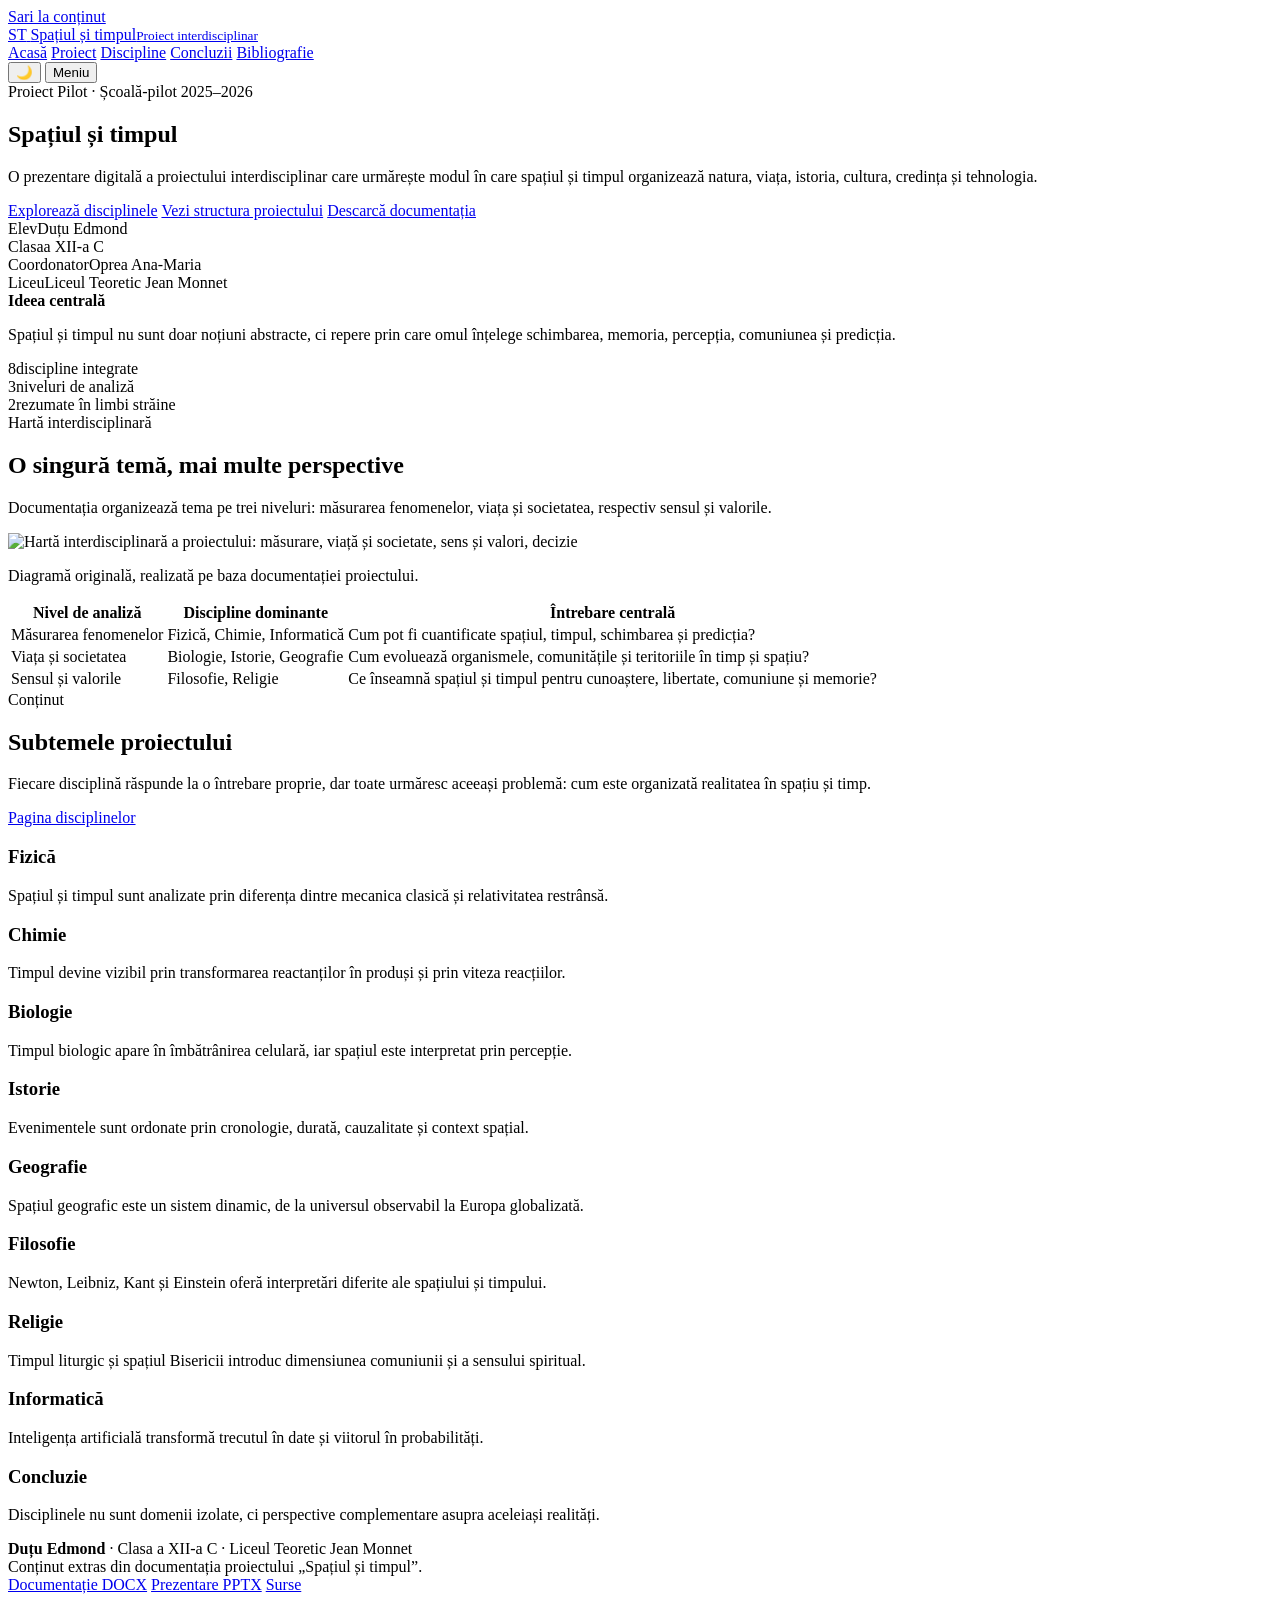
==== index.html @ d62ba030 "Add files via upload" ====
<!doctype html>
<html lang="ro">
<head>
  <meta charset="utf-8">
  <meta name="viewport" content="width=device-width, initial-scale=1">
  <title>Spațiul și timpul | Proiect interdisciplinar</title>
  <meta name="description" content="Website pentru proiectul interdisciplinar Spațiul și timpul, elev Duțu Edmond.">
  <link rel="icon" href="assets/favicon.svg" type="image/svg+xml">
  <link rel="stylesheet" href="assets/style.css">
</head>
<body class="">
  <a class="skip-link" href="#continut">Sari la conținut</a>
  <div class="progress" data-progress aria-hidden="true"></div>
  <header class="site-header">
  <div class="header-inner">
    <a class="logo" href="index.html" aria-label="Pagina principală">
      <span class="logo-mark">ST</span>
      <span>Spațiul și timpul<small>Proiect interdisciplinar</small></span>
    </a>
    <div class="nav-controls">
      <nav id="nav" class="main-nav" data-nav aria-label="Navigație principală">
        <a href="index.html">Acasă</a>
        <a href="proiect.html">Proiect</a>
        <a href="discipline.html">Discipline</a>
        <a href="concluzii.html">Concluzii</a>
        <a href="bibliografie.html">Bibliografie</a>
      </nav>
      <button class="icon-button" type="button" data-theme-toggle aria-label="Comută tema">🌙</button>
      <button class="menu-button" type="button" data-menu-button aria-expanded="false" aria-controls="nav">Meniu</button>
    </div>
  </div>
</header>
  <main id="continut">
    <section class="hero">
  <div class="hero-grid">
    <div>
      <span class="eyebrow">Proiect Pilot · Școală-pilot 2025–2026</span>
      <h1>Spațiul și timpul</h1>
      <p class="lead">O prezentare digitală a proiectului interdisciplinar care urmărește modul în care spațiul și timpul organizează natura, viața, istoria, cultura, credința și tehnologia.</p>
      <div class="hero-actions">
        <a class="button" href="discipline.html">Explorează disciplinele</a>
        <a class="button secondary" href="proiect.html">Vezi structura proiectului</a>
        <a class="button ghost" href="resurse/Proiect_Spatiul_si_Timpul_Dutu_Edmond.docx">Descarcă documentația</a>
      </div>
      <div class="meta-grid" aria-label="Date proiect">
        <div class="meta-item"><span class="meta-label">Elev</span><span class="meta-value">Duțu Edmond</span></div>
        <div class="meta-item"><span class="meta-label">Clasa</span><span class="meta-value">a XII-a C</span></div>
        <div class="meta-item"><span class="meta-label">Coordonator</span><span class="meta-value">Oprea Ana-Maria</span></div>
        <div class="meta-item"><span class="meta-label">Liceu</span><span class="meta-value">Liceul Teoretic Jean Monnet</span></div>
      </div>
    </div>
    <div class="visual-panel" aria-label="Vizualizare decorativă spațiu-timp">
      <div class="orbit"></div>
      <div class="orbit second"></div>
      <span class="dot"></span>
      <div class="visual-content">
        <div class="visual-card">
          <strong>Ideea centrală</strong>
          <p>Spațiul și timpul nu sunt doar noțiuni abstracte, ci repere prin care omul înțelege schimbarea, memoria, percepția, comuniunea și predicția.</p>
        </div>
      </div>
    </div>
  </div>
</section>

<section class="container compact">
  <div class="grid">
    <div class="stat-card card span-4"><span class="stat-number">8</span><span class="stat-label">discipline integrate</span></div>
    <div class="stat-card card span-4"><span class="stat-number">3</span><span class="stat-label">niveluri de analiză</span></div>
    <div class="stat-card card span-4"><span class="stat-number">2</span><span class="stat-label">rezumate în limbi străine</span></div>
  </div>
</section>

<section class="container">
  <div class="section-head">
    <div>
      <span class="eyebrow">Hartă interdisciplinară</span>
      <h2>O singură temă, mai multe perspective</h2>
      <p>Documentația organizează tema pe trei niveluri: măsurarea fenomenelor, viața și societatea, respectiv sensul și valorile.</p>
    </div>
  </div>
  <div class="diagram-card">
    <img src="assets/diagrama-proiect.svg" alt="Hartă interdisciplinară a proiectului: măsurare, viață și societate, sens și valori, decizie">
    <p class="diagram-caption">Diagramă originală, realizată pe baza documentației proiectului.</p>
  </div>
  <div class="table-wrap" aria-label="Organizarea interdisciplinară a temei">
    <table>
      <thead><tr><th>Nivel de analiză</th><th>Discipline dominante</th><th>Întrebare centrală</th></tr></thead>
      <tbody>
        <tr><td>Măsurarea fenomenelor</td><td>Fizică, Chimie, Informatică</td><td>Cum pot fi cuantificate spațiul, timpul, schimbarea și predicția?</td></tr>
        <tr><td>Viața și societatea</td><td>Biologie, Istorie, Geografie</td><td>Cum evoluează organismele, comunitățile și teritoriile în timp și spațiu?</td></tr>
        <tr><td>Sensul și valorile</td><td>Filosofie, Religie</td><td>Ce înseamnă spațiul și timpul pentru cunoaștere, libertate, comuniune și memorie?</td></tr>
      </tbody>
    </table>
  </div>
</section>

<section class="container">
  <div class="section-head">
    <div>
      <span class="eyebrow">Conținut</span>
      <h2>Subtemele proiectului</h2>
      <p>Fiecare disciplină răspunde la o întrebare proprie, dar toate urmăresc aceeași problemă: cum este organizată realitatea în spațiu și timp.</p>
    </div>
    <a class="button secondary" href="discipline.html">Pagina disciplinelor</a>
  </div>
  <div class="grid">
    <article class="card span-4"><h3>Fizică</h3><p>Spațiul și timpul sunt analizate prin diferența dintre mecanica clasică și relativitatea restrânsă.</p></article>
    <article class="card span-4"><h3>Chimie</h3><p>Timpul devine vizibil prin transformarea reactanților în produși și prin viteza reacțiilor.</p></article>
    <article class="card span-4"><h3>Biologie</h3><p>Timpul biologic apare în îmbătrânirea celulară, iar spațiul este interpretat prin percepție.</p></article>
    <article class="card span-4"><h3>Istorie</h3><p>Evenimentele sunt ordonate prin cronologie, durată, cauzalitate și context spațial.</p></article>
    <article class="card span-4"><h3>Geografie</h3><p>Spațiul geografic este un sistem dinamic, de la universul observabil la Europa globalizată.</p></article>
    <article class="card span-4"><h3>Filosofie</h3><p>Newton, Leibniz, Kant și Einstein oferă interpretări diferite ale spațiului și timpului.</p></article>
    <article class="card span-4"><h3>Religie</h3><p>Timpul liturgic și spațiul Bisericii introduc dimensiunea comuniunii și a sensului spiritual.</p></article>
    <article class="card span-4"><h3>Informatică</h3><p>Inteligența artificială transformă trecutul în date și viitorul în probabilități.</p></article>
    <article class="card span-4 soft"><h3>Concluzie</h3><p>Disciplinele nu sunt domenii izolate, ci perspective complementare asupra aceleiași realități.</p></article>
  </div>
</section>
  </main>
  <footer class="footer">
  <div class="footer-inner">
    <div>
      <strong>Duțu Edmond</strong> · Clasa a XII-a C · Liceul Teoretic Jean Monnet<br>
      <span>Conținut extras din documentația proiectului „Spațiul și timpul”.</span>
    </div>
    <div class="footer-links">
      <a href="resurse/Proiect_Spatiul_si_Timpul_Dutu_Edmond.docx">Documentație DOCX</a>
      <a href="resurse/Prezentare_Spatiul_si_Timpul_Dutu_Edmond.pptx">Prezentare PPTX</a>
      <a href="bibliografie.html">Surse</a>
    </div>
  </div>
</footer>
  <script src="assets/script.js"></script>
</body>
</html>
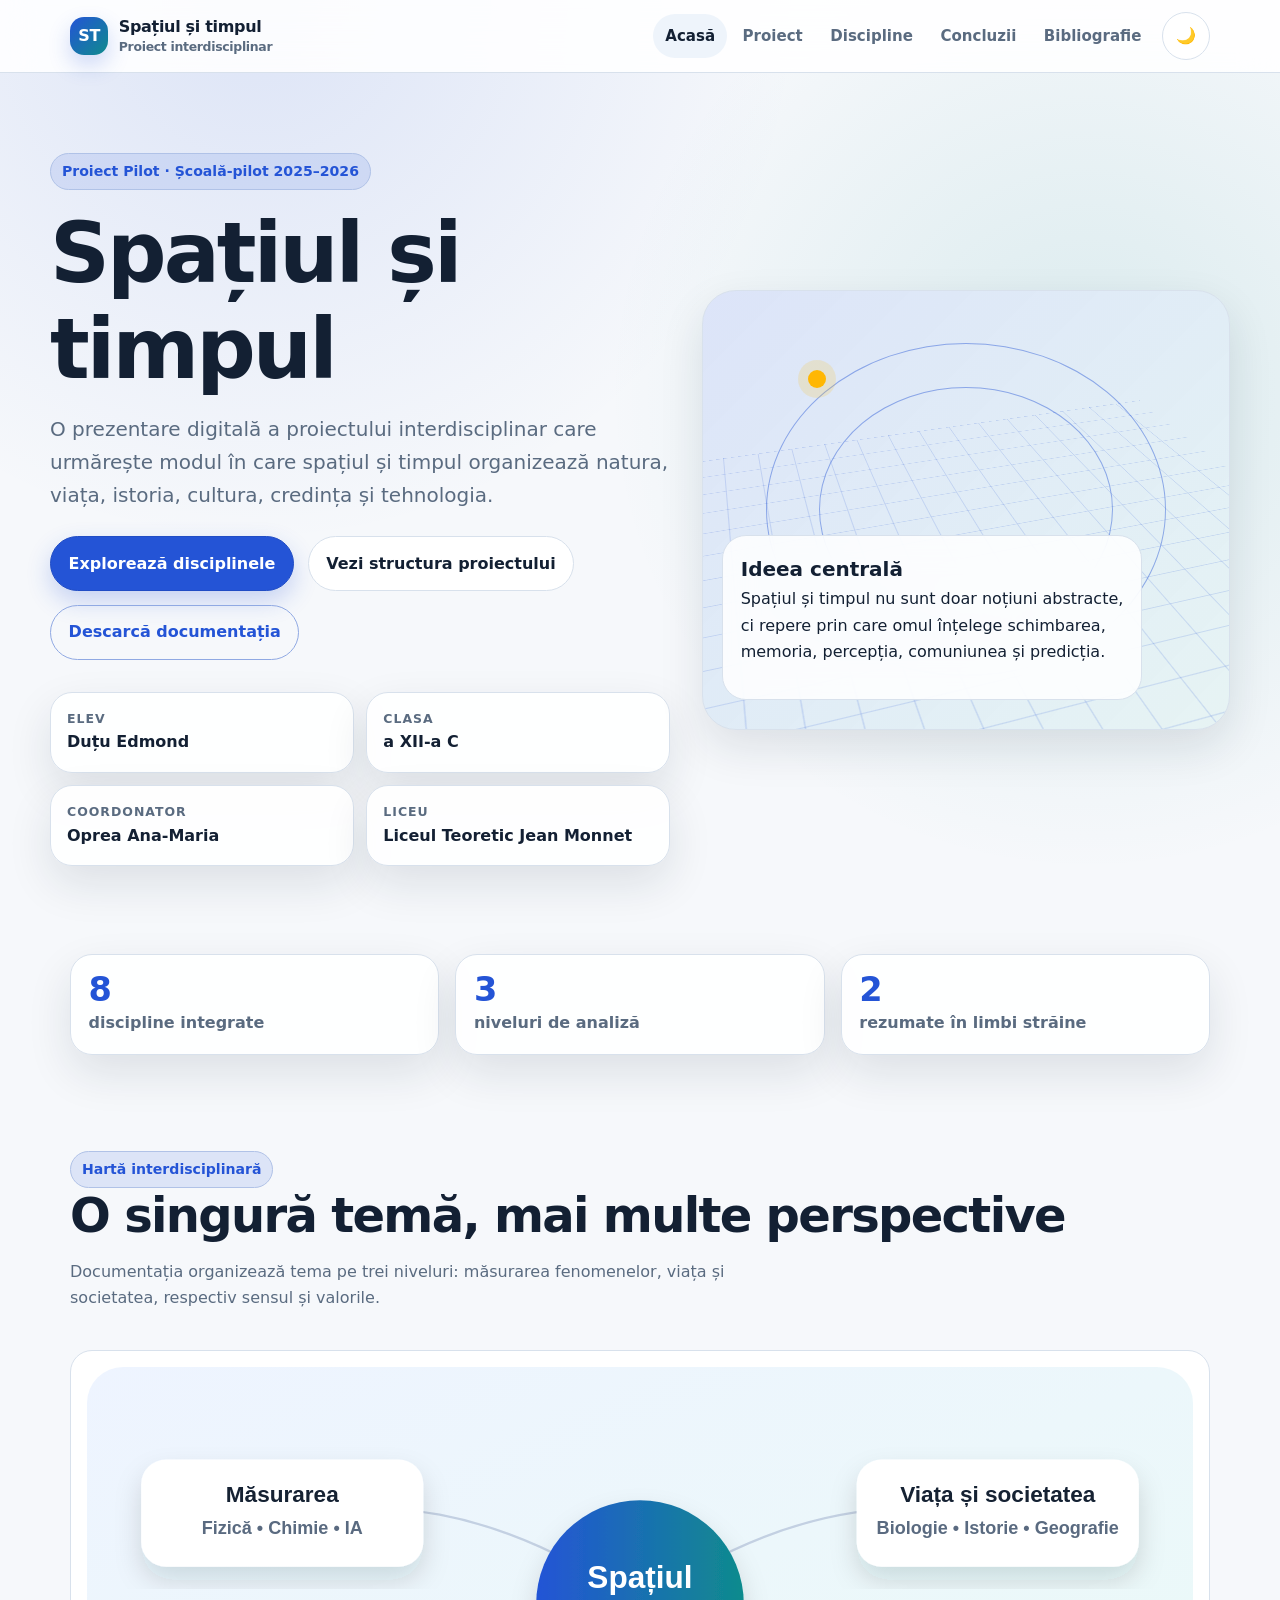
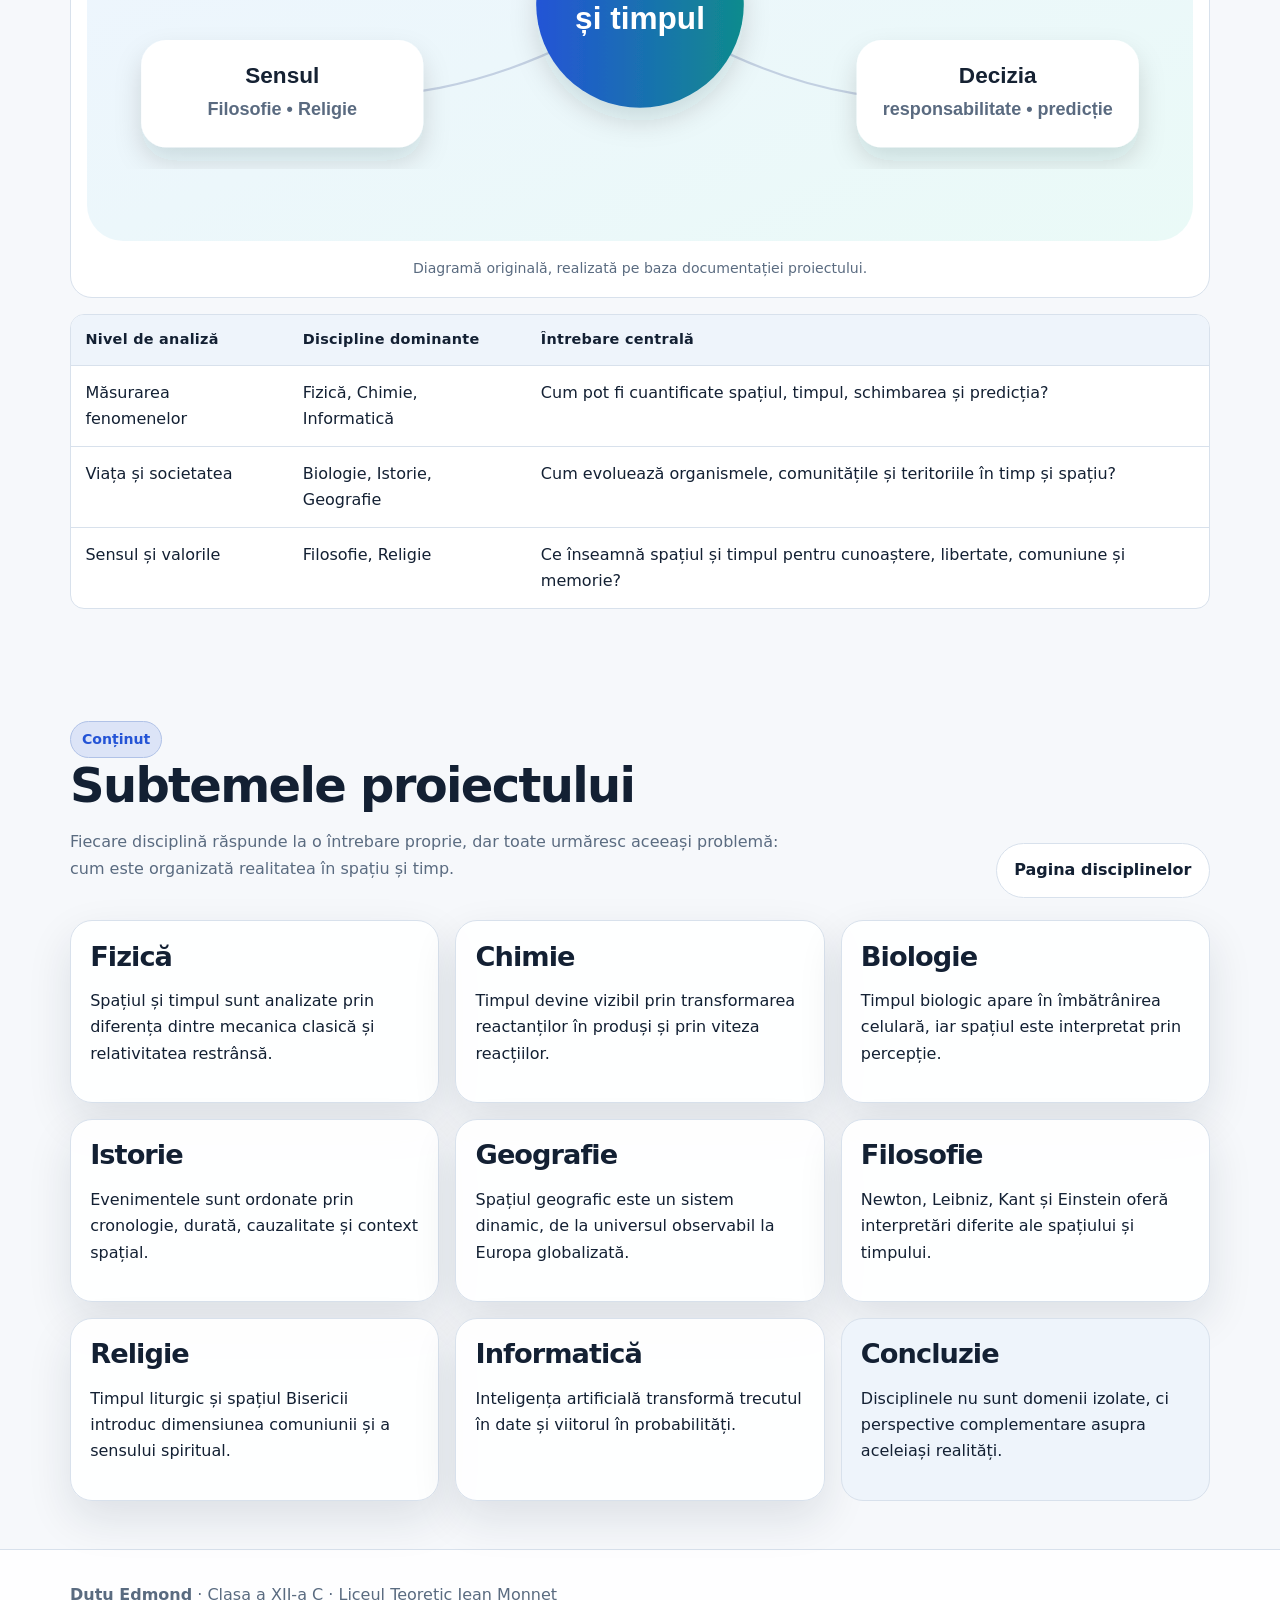
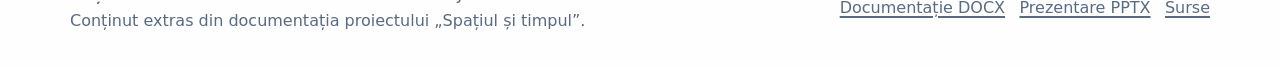
==== commit 4ae93a75: "Add files via upload" ====
--- a/index.html
+++ b/index.html
@@ -5,8 +5,8 @@
   <meta name="viewport" content="width=device-width, initial-scale=1">
   <title>Spațiul și timpul | Proiect interdisciplinar</title>
   <meta name="description" content="Website pentru proiectul interdisciplinar Spațiul și timpul, elev Duțu Edmond.">
-  <link rel="icon" href="assets/favicon.svg" type="image/svg+xml">
-  <link rel="stylesheet" href="assets/style.css">
+  <link rel="icon" href="favicon.svg" type="image/svg+xml">
+  <link rel="stylesheet" href="style.css">
 </head>
 <body class="">
   <a class="skip-link" href="#continut">Sari la conținut</a>
@@ -40,7 +40,7 @@
       <div class="hero-actions">
         <a class="button" href="discipline.html">Explorează disciplinele</a>
         <a class="button secondary" href="proiect.html">Vezi structura proiectului</a>
-        <a class="button ghost" href="resurse/Proiect_Spatiul_si_Timpul_Dutu_Edmond.docx">Descarcă documentația</a>
+        <a class="button ghost" href="Proiect_Spatiul_si_Timpul_Dutu_Edmond.docx">Descarcă documentația</a>
       </div>
       <div class="meta-grid" aria-label="Date proiect">
         <div class="meta-item"><span class="meta-label">Elev</span><span class="meta-value">Duțu Edmond</span></div>
@@ -80,7 +80,7 @@
     </div>
   </div>
   <div class="diagram-card">
-    <img src="assets/diagrama-proiect.svg" alt="Hartă interdisciplinară a proiectului: măsurare, viață și societate, sens și valori, decizie">
+    <img src="diagrama-proiect.svg" alt="Hartă interdisciplinară a proiectului: măsurare, viață și societate, sens și valori, decizie">
     <p class="diagram-caption">Diagramă originală, realizată pe baza documentației proiectului.</p>
   </div>
   <div class="table-wrap" aria-label="Organizarea interdisciplinară a temei">
@@ -124,12 +124,12 @@
       <span>Conținut extras din documentația proiectului „Spațiul și timpul”.</span>
     </div>
     <div class="footer-links">
-      <a href="resurse/Proiect_Spatiul_si_Timpul_Dutu_Edmond.docx">Documentație DOCX</a>
-      <a href="resurse/Prezentare_Spatiul_si_Timpul_Dutu_Edmond.pptx">Prezentare PPTX</a>
+      <a href="Proiect_Spatiul_si_Timpul_Dutu_Edmond.docx">Documentație DOCX</a>
+      <a href="Prezentare_Spatiul_si_Timpul_Dutu_Edmond.pptx">Prezentare PPTX</a>
       <a href="bibliografie.html">Surse</a>
     </div>
   </div>
 </footer>
-  <script src="assets/script.js"></script>
+  <script src="script.js"></script>
 </body>
 </html>
--- a/style.css
+++ b/style.css
@@ -0,0 +1,664 @@
+/* Website pentru proiectul interdisciplinar „Spațiul și timpul”
+   Conținut: extras din documentația proiectului Duțu Edmond.
+   Design: static, responsive, fără biblioteci externe. */
+
+:root {
+  color-scheme: light;
+  --bg: #f6f8fb;
+  --surface: #ffffff;
+  --surface-soft: #eef4fb;
+  --text: #132033;
+  --muted: #5a6b80;
+  --line: #d8e1ec;
+  --brand: #2454d6;
+  --brand-2: #0f8b8d;
+  --brand-3: #663399;
+  --accent: #ffb703;
+  --danger: #b03060;
+  --shadow: 0 18px 45px rgba(19, 32, 51, 0.11);
+  --radius: 22px;
+  --radius-small: 14px;
+  --max: 1180px;
+}
+
+:root.dark {
+  color-scheme: dark;
+  --bg: #0b1020;
+  --surface: #121a2c;
+  --surface-soft: #18243a;
+  --text: #eef4ff;
+  --muted: #adbad0;
+  --line: #28364f;
+  --brand: #8ab4ff;
+  --brand-2: #5bd1d7;
+  --brand-3: #c4a7ff;
+  --accent: #ffd166;
+  --danger: #ff8fab;
+  --shadow: 0 18px 45px rgba(0, 0, 0, 0.35);
+}
+
+* { box-sizing: border-box; }
+html { scroll-behavior: smooth; }
+body {
+  margin: 0;
+  background:
+    radial-gradient(circle at 20% 0%, rgba(36, 84, 214, 0.12), transparent 34rem),
+    radial-gradient(circle at 85% 12%, rgba(15, 139, 141, 0.12), transparent 30rem),
+    var(--bg);
+  color: var(--text);
+  font-family: Inter, ui-sans-serif, system-ui, -apple-system, BlinkMacSystemFont, "Segoe UI", sans-serif;
+  line-height: 1.65;
+}
+
+img, svg { max-width: 100%; }
+a { color: var(--brand); text-decoration-thickness: 0.1em; text-underline-offset: 0.18em; }
+a:hover { text-decoration-thickness: 0.16em; }
+.skip-link {
+  position: absolute;
+  left: 1rem;
+  top: -100px;
+  background: var(--surface);
+  color: var(--text);
+  padding: 0.75rem 1rem;
+  border: 2px solid var(--brand);
+  border-radius: 999px;
+  z-index: 999;
+}
+.skip-link:focus { top: 1rem; }
+
+.progress {
+  position: fixed;
+  inset: 0 auto auto 0;
+  height: 4px;
+  width: 0;
+  z-index: 1000;
+  background: linear-gradient(90deg, var(--brand), var(--brand-2), var(--accent));
+}
+
+.site-header {
+  position: sticky;
+  top: 0;
+  z-index: 900;
+  border-bottom: 1px solid var(--line);
+  background: color-mix(in srgb, var(--surface) 88%, transparent);
+  backdrop-filter: blur(18px);
+}
+.header-inner {
+  max-width: var(--max);
+  margin: 0 auto;
+  padding: 0.75rem 1.25rem;
+  display: flex;
+  align-items: center;
+  justify-content: space-between;
+  gap: 1rem;
+}
+.logo {
+  display: inline-flex;
+  align-items: center;
+  gap: 0.65rem;
+  color: var(--text);
+  text-decoration: none;
+  font-weight: 800;
+  letter-spacing: -0.02em;
+}
+.logo-mark {
+  width: 2.4rem;
+  height: 2.4rem;
+  display: grid;
+  place-items: center;
+  border-radius: 14px;
+  background: linear-gradient(135deg, var(--brand), var(--brand-2));
+  color: white;
+  box-shadow: 0 10px 22px rgba(36, 84, 214, 0.22);
+}
+.logo small {
+  display: block;
+  color: var(--muted);
+  font-weight: 600;
+  font-size: 0.78rem;
+  margin-top: -0.2rem;
+}
+.nav-controls {
+  display: flex;
+  align-items: center;
+  gap: 0.55rem;
+}
+.main-nav {
+  display: flex;
+  align-items: center;
+  gap: 0.2rem;
+}
+.main-nav a {
+  color: var(--muted);
+  text-decoration: none;
+  padding: 0.62rem 0.76rem;
+  border-radius: 999px;
+  font-weight: 700;
+  font-size: 0.94rem;
+}
+.main-nav a:hover,
+.main-nav a.active {
+  color: var(--text);
+  background: var(--surface-soft);
+}
+.icon-button,
+.menu-button {
+  border: 1px solid var(--line);
+  background: var(--surface);
+  color: var(--text);
+  border-radius: 999px;
+  padding: 0.62rem 0.8rem;
+  font: inherit;
+  font-weight: 800;
+  cursor: pointer;
+}
+.menu-button { display: none; }
+
+.container {
+  max-width: var(--max);
+  margin: 0 auto;
+  padding: 3rem 1.25rem;
+}
+.container.compact { padding-top: 2rem; }
+.hero {
+  padding: 5rem 1.25rem 3.5rem;
+}
+.hero-grid {
+  max-width: var(--max);
+  margin: 0 auto;
+  display: grid;
+  grid-template-columns: minmax(0, 1.08fr) minmax(280px, 0.92fr);
+  gap: 2rem;
+  align-items: center;
+}
+.eyebrow {
+  display: inline-flex;
+  align-items: center;
+  gap: 0.45rem;
+  color: var(--brand);
+  background: color-mix(in srgb, var(--brand) 12%, transparent);
+  border: 1px solid color-mix(in srgb, var(--brand) 22%, var(--line));
+  padding: 0.36rem 0.68rem;
+  border-radius: 999px;
+  font-weight: 800;
+  font-size: 0.88rem;
+}
+h1, h2, h3, h4 {
+  line-height: 1.15;
+  letter-spacing: -0.035em;
+  margin: 0 0 1rem;
+}
+h1 {
+  font-size: clamp(2.35rem, 7vw, 5.2rem);
+  margin-top: 1rem;
+  max-width: 10ch;
+}
+.page-title {
+  font-size: clamp(2.2rem, 5vw, 4.1rem);
+  max-width: 16ch;
+}
+h2 { font-size: clamp(1.8rem, 4vw, 3rem); }
+h3 { font-size: clamp(1.25rem, 2.4vw, 1.7rem); }
+p { margin: 0 0 1rem; }
+.lead {
+  font-size: clamp(1.08rem, 2vw, 1.25rem);
+  color: var(--muted);
+  max-width: 70ch;
+}
+.hero-actions {
+  display: flex;
+  flex-wrap: wrap;
+  gap: 0.85rem;
+  margin-top: 1.5rem;
+}
+.button {
+  display: inline-flex;
+  align-items: center;
+  justify-content: center;
+  gap: 0.45rem;
+  border-radius: 999px;
+  padding: 0.83rem 1.1rem;
+  min-height: 44px;
+  background: var(--brand);
+  color: white;
+  border: 1px solid color-mix(in srgb, var(--brand) 92%, black);
+  text-decoration: none;
+  font-weight: 800;
+  box-shadow: 0 10px 25px rgba(36, 84, 214, 0.23);
+}
+.button.secondary {
+  background: var(--surface);
+  color: var(--text);
+  border-color: var(--line);
+  box-shadow: none;
+}
+.button.ghost {
+  background: transparent;
+  color: var(--brand);
+  border-color: color-mix(in srgb, var(--brand) 40%, var(--line));
+  box-shadow: none;
+}
+.meta-grid {
+  display: grid;
+  grid-template-columns: repeat(2, minmax(0, 1fr));
+  gap: 0.8rem;
+  margin-top: 2rem;
+  max-width: 680px;
+}
+.meta-item,
+.stat-card,
+.card,
+.callout,
+.diagram-card,
+.source-card,
+.discipline-card,
+.quote-card {
+  border: 1px solid var(--line);
+  background: color-mix(in srgb, var(--surface) 94%, transparent);
+  border-radius: var(--radius);
+  box-shadow: var(--shadow);
+}
+.meta-item {
+  padding: 1rem;
+}
+.meta-label {
+  display: block;
+  color: var(--muted);
+  font-size: 0.78rem;
+  font-weight: 800;
+  text-transform: uppercase;
+  letter-spacing: 0.08em;
+}
+.meta-value { font-weight: 800; }
+
+.visual-panel {
+  position: relative;
+  min-height: 440px;
+  border-radius: 34px;
+  padding: 1.2rem;
+  background:
+    linear-gradient(135deg, color-mix(in srgb, var(--brand) 16%, transparent), color-mix(in srgb, var(--brand-2) 10%, transparent)),
+    var(--surface);
+  border: 1px solid var(--line);
+  box-shadow: var(--shadow);
+  overflow: hidden;
+}
+.visual-panel::before {
+  content: "";
+  position: absolute;
+  inset: -40px;
+  background-image:
+    linear-gradient(color-mix(in srgb, var(--brand) 18%, transparent) 1px, transparent 1px),
+    linear-gradient(90deg, color-mix(in srgb, var(--brand) 18%, transparent) 1px, transparent 1px);
+  background-size: 38px 38px;
+  transform: perspective(720px) rotateX(58deg) rotateZ(-18deg) translateY(70px);
+  opacity: 0.9;
+}
+.orbit {
+  position: absolute;
+  border: 1px solid color-mix(in srgb, var(--brand) 45%, transparent);
+  border-radius: 50%;
+  inset: 22%;
+  animation: rotate 16s linear infinite;
+}
+.orbit.second { inset: 12%; animation-duration: 24s; animation-direction: reverse; }
+.dot {
+  position: absolute;
+  width: 18px;
+  height: 18px;
+  border-radius: 999px;
+  background: var(--accent);
+  box-shadow: 0 0 0 10px color-mix(in srgb, var(--accent) 16%, transparent);
+  left: 20%;
+  top: 18%;
+}
+.visual-content {
+  position: relative;
+  z-index: 1;
+  display: grid;
+  height: 100%;
+  min-height: 390px;
+  place-items: end start;
+}
+.visual-card {
+  width: min(100%, 420px);
+  background: color-mix(in srgb, var(--surface) 86%, transparent);
+  backdrop-filter: blur(16px);
+  border: 1px solid var(--line);
+  border-radius: 24px;
+  padding: 1.1rem;
+}
+.visual-card strong { font-size: 1.25rem; }
+@keyframes rotate { to { transform: rotate(360deg); } }
+
+.section-head {
+  display: flex;
+  gap: 1rem;
+  align-items: end;
+  justify-content: space-between;
+  margin-bottom: 1.4rem;
+}
+.section-head p { max-width: 72ch; color: var(--muted); }
+.grid {
+  display: grid;
+  grid-template-columns: repeat(12, minmax(0, 1fr));
+  gap: 1rem;
+}
+.card { padding: 1.2rem; }
+.card.span-4 { grid-column: span 4; }
+.card.span-6 { grid-column: span 6; }
+.card.span-8 { grid-column: span 8; }
+.card.span-12 { grid-column: span 12; }
+.card.soft { background: var(--surface-soft); box-shadow: none; }
+.stat-card {
+  padding: 1.1rem;
+  display: grid;
+  gap: 0.2rem;
+}
+.stat-number {
+  font-size: 2.1rem;
+  line-height: 1;
+  color: var(--brand);
+  font-weight: 900;
+  letter-spacing: -0.05em;
+}
+.stat-label { color: var(--muted); font-weight: 750; }
+.badge-row {
+  display: flex;
+  flex-wrap: wrap;
+  gap: 0.5rem;
+}
+.badge {
+  display: inline-flex;
+  align-items: center;
+  gap: 0.35rem;
+  border-radius: 999px;
+  padding: 0.35rem 0.62rem;
+  background: var(--surface-soft);
+  color: var(--muted);
+  border: 1px solid var(--line);
+  font-weight: 800;
+  font-size: 0.86rem;
+}
+.badge strong { color: var(--text); }
+
+.table-wrap {
+  overflow-x: auto;
+  border-radius: var(--radius-small);
+  border: 1px solid var(--line);
+  background: var(--surface);
+  margin: 1rem 0;
+}
+table {
+  border-collapse: collapse;
+  width: 100%;
+  min-width: 640px;
+}
+th, td {
+  padding: 0.85rem 0.9rem;
+  border-bottom: 1px solid var(--line);
+  vertical-align: top;
+  text-align: left;
+}
+th {
+  background: var(--surface-soft);
+  color: var(--text);
+  font-size: 0.9rem;
+  letter-spacing: 0.02em;
+}
+tr:last-child td { border-bottom: 0; }
+
+.callout {
+  padding: 1.2rem;
+  border-left: 5px solid var(--brand);
+  background: color-mix(in srgb, var(--surface) 92%, var(--brand) 8%);
+  box-shadow: none;
+}
+.callout.accent { border-left-color: var(--accent); background: color-mix(in srgb, var(--surface) 90%, var(--accent) 10%); }
+.callout.teal { border-left-color: var(--brand-2); background: color-mix(in srgb, var(--surface) 92%, var(--brand-2) 8%); }
+
+.page-hero {
+  border-bottom: 1px solid var(--line);
+  background: linear-gradient(135deg, color-mix(in srgb, var(--brand) 11%, transparent), transparent 52%);
+}
+.page-hero-inner {
+  max-width: var(--max);
+  margin: 0 auto;
+  padding: 4rem 1.25rem 3rem;
+}
+.breadcrumb {
+  color: var(--muted);
+  font-weight: 800;
+  font-size: 0.9rem;
+  margin-bottom: 1rem;
+}
+.breadcrumb a { color: var(--muted); text-decoration: none; }
+
+.two-col {
+  display: grid;
+  grid-template-columns: minmax(0, 0.95fr) minmax(280px, 0.55fr);
+  gap: 1.2rem;
+  align-items: start;
+}
+.sticky-card { position: sticky; top: 95px; }
+
+.timeline {
+  position: relative;
+  display: grid;
+  gap: 0.8rem;
+  margin: 1rem 0;
+}
+.timeline::before {
+  content: "";
+  position: absolute;
+  left: 1rem;
+  top: 0.3rem;
+  bottom: 0.3rem;
+  width: 2px;
+  background: var(--line);
+}
+.timeline-item {
+  position: relative;
+  padding-left: 2.7rem;
+}
+.timeline-item::before {
+  content: "";
+  position: absolute;
+  left: 0.58rem;
+  top: 0.35rem;
+  width: 0.85rem;
+  height: 0.85rem;
+  border-radius: 999px;
+  background: var(--brand);
+  box-shadow: 0 0 0 5px color-mix(in srgb, var(--brand) 14%, transparent);
+}
+.timeline-item strong { display: block; }
+.timeline-item span { color: var(--muted); }
+
+.filter-bar {
+  display: flex;
+  flex-wrap: wrap;
+  gap: 0.55rem;
+  margin: 1.2rem 0 1.4rem;
+}
+.filter-button {
+  border: 1px solid var(--line);
+  background: var(--surface);
+  color: var(--text);
+  padding: 0.55rem 0.78rem;
+  border-radius: 999px;
+  font: inherit;
+  font-weight: 800;
+  cursor: pointer;
+}
+.filter-button[aria-pressed="true"],
+.filter-button:hover {
+  border-color: color-mix(in srgb, var(--brand) 50%, var(--line));
+  background: color-mix(in srgb, var(--brand) 12%, var(--surface));
+  color: var(--brand);
+}
+.discipline-grid {
+  display: grid;
+  grid-template-columns: repeat(2, minmax(0, 1fr));
+  gap: 1.1rem;
+}
+.discipline-card {
+  padding: 1.1rem;
+  overflow: clip;
+}
+.discipline-card header {
+  display: flex;
+  justify-content: space-between;
+  gap: 1rem;
+  align-items: start;
+  margin-bottom: 0.8rem;
+}
+.discipline-card h2 {
+  font-size: 1.55rem;
+  margin-bottom: 0.35rem;
+}
+.discipline-card .tag {
+  white-space: nowrap;
+  font-size: 0.78rem;
+  font-weight: 900;
+  padding: 0.25rem 0.55rem;
+  border-radius: 999px;
+  color: var(--brand);
+  background: color-mix(in srgb, var(--brand) 11%, transparent);
+  border: 1px solid color-mix(in srgb, var(--brand) 28%, var(--line));
+}
+.formula {
+  display: block;
+  margin: 1rem 0;
+  padding: 0.9rem 1rem;
+  border-radius: 16px;
+  background: #101828;
+  color: #f9fafb;
+  font-family: ui-monospace, SFMono-Regular, Menlo, Consolas, monospace;
+  overflow-x: auto;
+}
+:root.dark .formula { background: #060914; }
+.details {
+  border-top: 1px solid var(--line);
+  margin-top: 1rem;
+  padding-top: 0.75rem;
+}
+details summary {
+  cursor: pointer;
+  font-weight: 900;
+  color: var(--brand);
+}
+.hidden-card { display: none !important; }
+
+.diagram-card {
+  padding: 1rem;
+  box-shadow: none;
+  background: var(--surface);
+}
+.diagram-caption {
+  margin: 0.5rem 0 0;
+  color: var(--muted);
+  font-size: 0.88rem;
+  text-align: center;
+}
+
+.quote-card {
+  padding: 1.4rem;
+  background: linear-gradient(135deg, color-mix(in srgb, var(--brand-3) 10%, var(--surface)), var(--surface));
+}
+.quote-card blockquote {
+  margin: 0;
+  font-size: clamp(1.15rem, 2vw, 1.55rem);
+  line-height: 1.45;
+  font-weight: 800;
+  letter-spacing: -0.02em;
+}
+.quote-card cite {
+  display: block;
+  margin-top: 1rem;
+  color: var(--muted);
+  font-style: normal;
+}
+
+.source-list {
+  display: grid;
+  gap: 0.85rem;
+  padding: 0;
+  list-style: none;
+}
+.source-card {
+  padding: 1rem;
+  box-shadow: none;
+}
+.source-card strong { display: block; }
+.source-card em { color: var(--text); }
+.source-card .source-link {
+  word-break: break-word;
+  font-size: 0.94rem;
+}
+
+.footer {
+  border-top: 1px solid var(--line);
+  background: color-mix(in srgb, var(--surface) 90%, transparent);
+}
+.footer-inner {
+  max-width: var(--max);
+  margin: 0 auto;
+  padding: 2rem 1.25rem;
+  display: grid;
+  grid-template-columns: minmax(0, 1fr) auto;
+  gap: 1rem;
+  align-items: center;
+  color: var(--muted);
+}
+.footer a { color: var(--muted); }
+.footer-links { display: flex; gap: 0.9rem; flex-wrap: wrap; justify-content: end; }
+
+.print-note {
+  display: none;
+}
+
+@media (max-width: 920px) {
+  .hero-grid, .two-col { grid-template-columns: 1fr; }
+  .visual-panel { min-height: 360px; }
+  .visual-content { min-height: 310px; }
+  .card.span-4, .card.span-6, .card.span-8 { grid-column: span 12; }
+  .discipline-grid { grid-template-columns: 1fr; }
+  .sticky-card { position: static; }
+}
+
+@media (max-width: 760px) {
+  .menu-button { display: inline-flex; }
+  .main-nav {
+    position: absolute;
+    left: 1rem;
+    right: 1rem;
+    top: calc(100% + 0.45rem);
+    padding: 0.7rem;
+    background: var(--surface);
+    border: 1px solid var(--line);
+    border-radius: 22px;
+    box-shadow: var(--shadow);
+    display: none;
+    flex-direction: column;
+    align-items: stretch;
+  }
+  .main-nav.open { display: flex; }
+  .main-nav a { border-radius: 14px; }
+  .header-inner { padding-inline: 1rem; }
+  .meta-grid { grid-template-columns: 1fr; }
+  .section-head { display: block; }
+  .hero { padding-top: 3.5rem; }
+  .footer-inner { grid-template-columns: 1fr; }
+  .footer-links { justify-content: start; }
+  table { min-width: 560px; }
+}
+
+@media print {
+  .site-header, .progress, .hero-actions, .filter-bar, .footer-links, .icon-button, .menu-button { display: none !important; }
+  body { background: white; color: #111; font-size: 11pt; }
+  .container, .page-hero-inner { max-width: none; padding: 1rem 0; }
+  .card, .callout, .discipline-card, .source-card, .quote-card, .diagram-card { box-shadow: none; break-inside: avoid; }
+  a { color: #111; text-decoration: none; }
+  .print-note { display: block; }
+}
